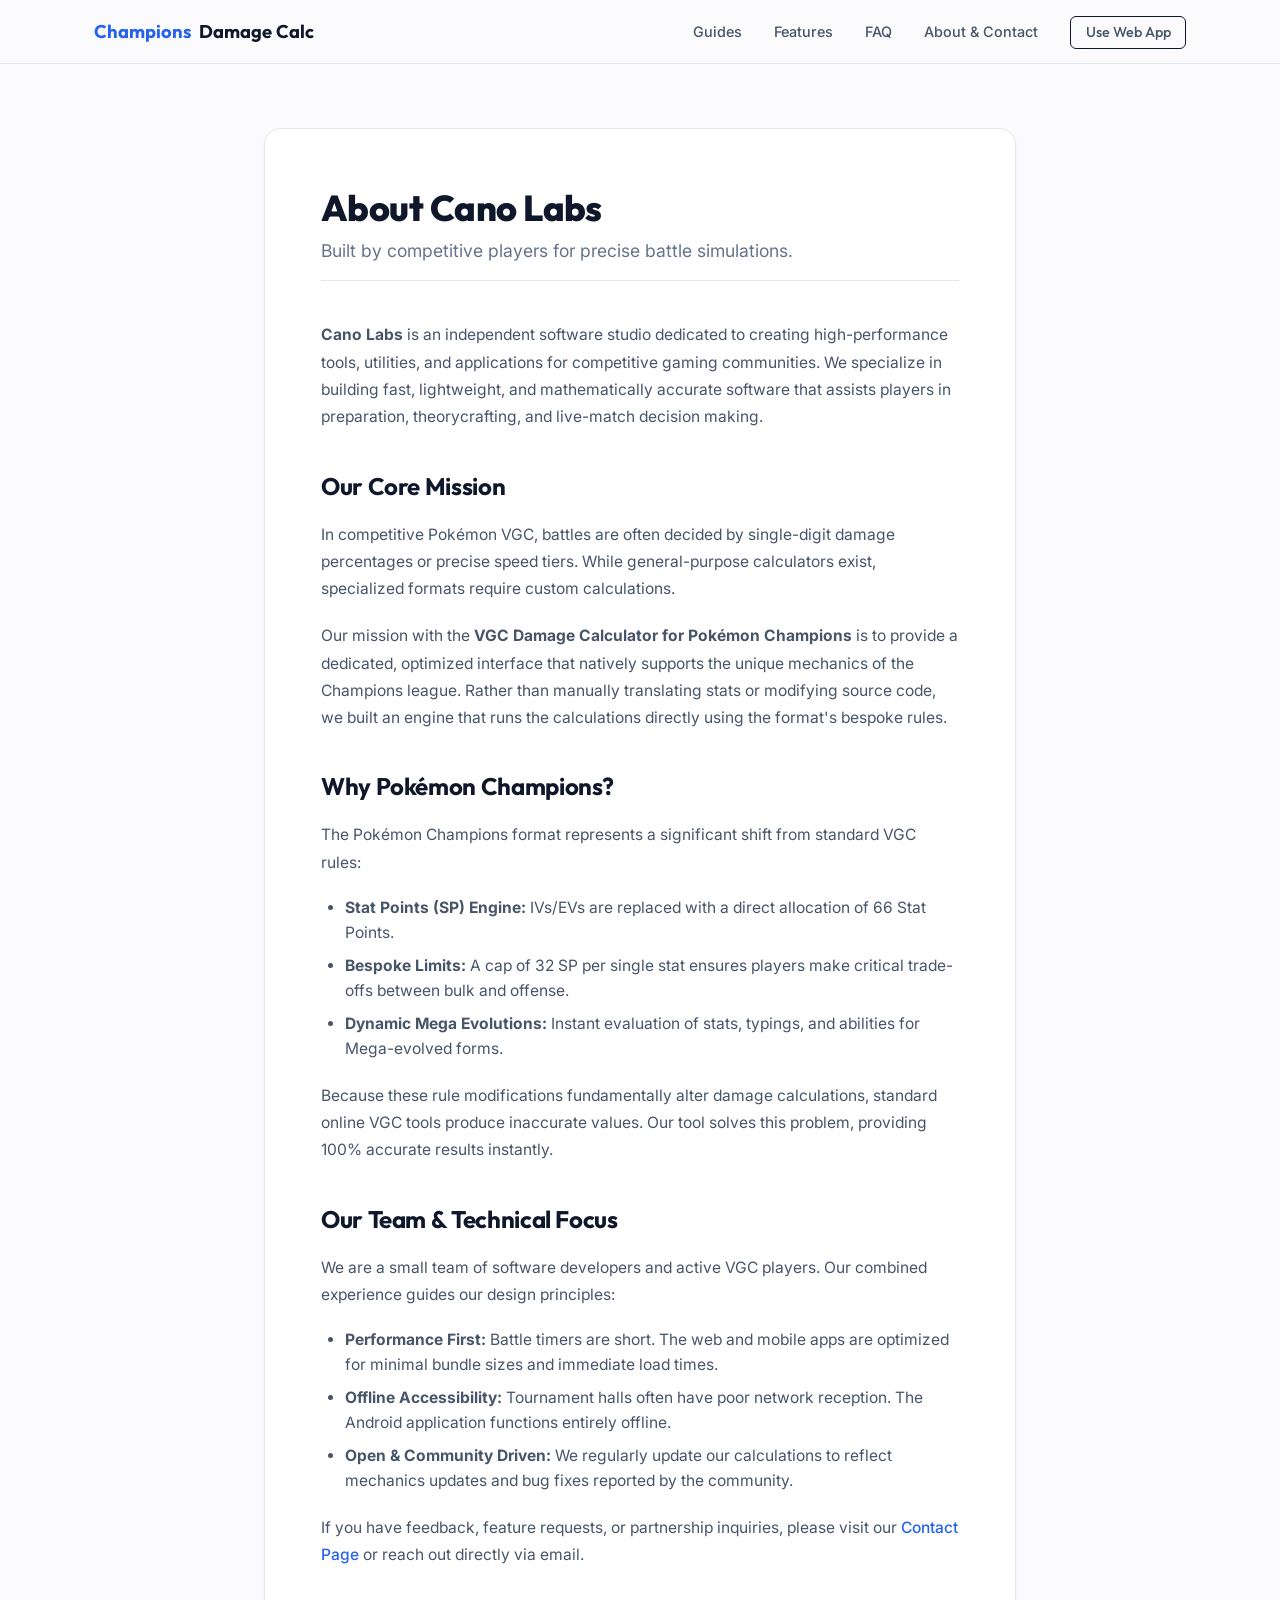
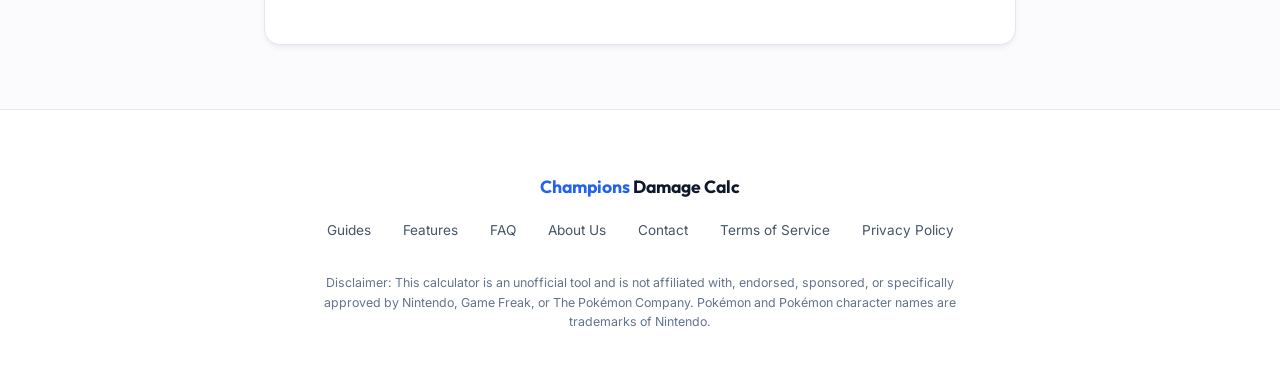
==== about/index.html @ 6c7398fa "pages" ====
<!DOCTYPE html>
<html lang="en">
<head>
  <meta charset="UTF-8">
  <meta name="viewport" content="width=device-width, initial-scale=1.0">
  <meta http-equiv="X-UA-Compatible" content="ie=edge">
  
  <!-- Primary SEO Metadata -->
  <title>About Us - VGC Damage Calc</title>
  <meta name="description" content="Learn about Cano Labs and the VGC Damage Calculator for Pokémon Champions. Built by competitive players for precise calculations.">
  <meta name="author" content="thecano">
  <link rel="canonical" href="https://canolabs.dev/about/">

  <!-- Open Graph / Facebook -->
  <meta property="og:type" content="website">
  <meta property="og:url" content="https://canolabs.dev/about/">
  <meta property="og:title" content="About Us - VGC Damage Calc">
  <meta property="og:description" content="Learn about Cano Labs and the VGC Damage Calculator for Pokémon Champions. Built by competitive players for precise calculations.">
  <meta property="og:image" content="https://canolabs.dev/assets/icon/icon.png">

  <!-- Twitter -->
  <meta property="twitter:card" content="summary">
  <meta property="twitter:url" content="https://canolabs.dev/about/">
  <meta property="twitter:title" content="About Us - VGC Damage Calc">
  <meta property="twitter:description" content="Learn about Cano Labs and the VGC Damage Calculator for Pokémon Champions. Built by competitive players for precise calculations.">
  <meta property="twitter:image" content="https://canolabs.dev/assets/icon/icon.png">

  <!-- Stylesheet & Favicon -->
  <link rel="stylesheet" href="../styles.css">
  <link rel="icon" type="image/png" href="../assets/icon/icon.png">

  <style>
    .about-container {
      max-width: 800px;
      margin: 4rem auto;
      padding: 0 1.5rem;
    }
    .about-content {
      background-color: var(--card-bg);
      border: 1px solid var(--card-border);
      border-radius: var(--radius-lg);
      padding: 3.5rem;
      box-shadow: 0 4px 6px -1px rgba(0, 0, 0, 0.05), 0 2px 4px -1px rgba(0, 0, 0, 0.025);
    }
    .about-content h1 {
      font-size: 2.25rem;
      margin-bottom: 0.5rem;
      color: var(--text-main);
    }
    .about-content .subtitle {
      font-size: 1.1rem;
      color: var(--text-light);
      margin-bottom: 2.5rem;
      border-bottom: 1px solid var(--card-border);
      padding-bottom: 1rem;
    }
    .about-content h2 {
      font-size: 1.5rem;
      margin-top: 2.5rem;
      margin-bottom: 1.25rem;
      color: var(--text-main);
      font-family: var(--font-display);
      font-weight: 700;
    }
    .about-content p {
      font-size: 0.975rem;
      color: var(--text-muted);
      line-height: 1.75;
      margin-bottom: 1.25rem;
    }
    .about-content ul {
      margin-bottom: 1.25rem;
      padding-left: 1.5rem;
      color: var(--text-muted);
    }
    .about-content li {
      margin-bottom: 0.5rem;
      line-height: 1.6;
      font-size: 0.975rem;
    }
    .about-content a {
      color: var(--color-primary);
      text-decoration: none;
      font-weight: 500;
      transition: var(--transition-fast);
    }
    .about-content a:hover {
      text-decoration: underline;
    }
    @media (max-width: 600px) {
      .about-container {
        margin: 2rem auto;
      }
      .about-content {
        padding: 1.75rem;
        border-radius: var(--radius-md);
      }
      .about-content h1 {
        font-size: 1.8rem;
      }
      .about-content h2 {
        font-size: 1.3rem;
        margin-top: 2rem;
      }
    }
  </style>
</head>
<body>

  <!-- NAVBAR -->
  <nav class="navbar">
    <div class="container navbar-container">
      <a href="../" class="logo">
        <span class="logo-accent">Champions</span> Damage Calc
      </a>
      <ul class="nav-links">
        <li><a href="../guides/">Guides</a></li>
        <li><a href="../#features">Features</a></li>
        <li><a href="../#faq">FAQ</a></li>
        <li><a href="../#about-contact">About & Contact</a></li>
        <li><a href="https://calc.canolabs.dev/" class="btn-navbar">Use Web App</a></li>
      </ul>
    </div>
  </nav>

  <!-- CONTENT -->
  <main class="about-container">
    <article class="about-content">
      <h1>About Cano Labs</h1>
      <div class="subtitle">Built by competitive players for precise battle simulations.</div>

      <p>
        <strong>Cano Labs</strong> is an independent software studio dedicated to creating high-performance tools, utilities, and applications for competitive gaming communities. We specialize in building fast, lightweight, and mathematically accurate software that assists players in preparation, theorycrafting, and live-match decision making.
      </p>

      <h2>Our Core Mission</h2>
      <p>
        In competitive Pokémon VGC, battles are often decided by single-digit damage percentages or precise speed tiers. While general-purpose calculators exist, specialized formats require custom calculations. 
      </p>
      <p>
        Our mission with the <strong>VGC Damage Calculator for Pokémon Champions</strong> is to provide a dedicated, optimized interface that natively supports the unique mechanics of the Champions league. Rather than manually translating stats or modifying source code, we built an engine that runs the calculations directly using the format's bespoke rules.
      </p>

      <h2>Why Pokémon Champions?</h2>
      <p>
        The Pokémon Champions format represents a significant shift from standard VGC rules:
      </p>
      <ul>
        <li><strong>Stat Points (SP) Engine:</strong> IVs/EVs are replaced with a direct allocation of 66 Stat Points.</li>
        <li><strong>Bespoke Limits:</strong> A cap of 32 SP per single stat ensures players make critical trade-offs between bulk and offense.</li>
        <li><strong>Dynamic Mega Evolutions:</strong> Instant evaluation of stats, typings, and abilities for Mega-evolved forms.</li>
      </ul>
      <p>
        Because these rule modifications fundamentally alter damage calculations, standard online VGC tools produce inaccurate values. Our tool solves this problem, providing 100% accurate results instantly.
      </p>

      <h2>Our Team & Technical Focus</h2>
      <p>
        We are a small team of software developers and active VGC players. Our combined experience guides our design principles:
      </p>
      <ul>
        <li><strong>Performance First:</strong> Battle timers are short. The web and mobile apps are optimized for minimal bundle sizes and immediate load times.</li>
        <li><strong>Offline Accessibility:</strong> Tournament halls often have poor network reception. The Android application functions entirely offline.</li>
        <li><strong>Open & Community Driven:</strong> We regularly update our calculations to reflect mechanics updates and bug fixes reported by the community.</li>
      </ul>

      <p>
        If you have feedback, feature requests, or partnership inquiries, please visit our <a href="../contact/">Contact Page</a> or reach out directly via email.
      </p>
    </article>
  </main>

  <!-- FOOTER -->
  <footer class="footer">
    <div class="container">
      <div class="footer-logo">
        <span>Champions</span> Damage Calc
      </div>
      <ul class="footer-links">
        <li><a href="../guides/">Guides</a></li>
        <li><a href="../#features">Features</a></li>
        <li><a href="../#faq">FAQ</a></li>
        <li><a href="../about/">About Us</a></li>
        <li><a href="../contact/">Contact</a></li>
        <li><a href="../terms/">Terms of Service</a></li>
        <li><a href="../privacy/">Privacy Policy</a></li>
      </ul>
      <p class="footer-disclaimer">
        Disclaimer: This calculator is an unofficial tool and is not affiliated with, endorsed, sponsored, or specifically approved by Nintendo, Game Freak, or The Pokémon Company. Pokémon and Pokémon character names are trademarks of Nintendo.
      </p>
    </div>
  </footer>

</body>
</html>
---- styles.css ----
/* ==========================================================================
   DESIGN SYSTEM & VARIABLES (LIGHT THEME)
   ========================================================================== */
@import url('https://fonts.googleapis.com/css2?family=Inter:wght@400;500;600&family=Outfit:wght@500;700;800&display=swap');

:root {
  /* Colors */
  --bg-primary: #fbfbfd;
  --bg-secondary: #f4f4f7;
  --card-bg: #ffffff;
  --card-border: #e2e8f0;
  
  --color-primary: #2563eb;      /* Cobalt Blue */
  --color-primary-light: #eff6ff;
  --color-primary-glow: rgba(37, 99, 235, 0.08);
  --color-accent: #e11d48;       /* Crimson Red */
  --color-accent-light: #fff1f2;
  
  --text-main: #0f172a;
  --text-muted: #475569;
  --text-light: #64748b;
  
  /* Typography */
  --font-display: 'Outfit', 'Inter', system-ui, -apple-system, sans-serif;
  --font-body: 'Inter', system-ui, -apple-system, sans-serif;
  
  /* Transitions */
  --transition-smooth: all 0.25s cubic-bezier(0.4, 0, 0.2, 1);
  --transition-fast: all 0.15s ease;
  
  /* Border Radius & Spacing */
  --radius-lg: 16px;
  --radius-md: 10px;
  --max-width: 1140px;
}

/* ==========================================================================
   RESET & BASE STYLES
   ========================================================================== */
* {
  box-sizing: border-box;
  margin: 0;
  padding: 0;
}

html {
  scroll-behavior: smooth;
}

body {
  background-color: var(--bg-primary);
  color: var(--text-main);
  font-family: var(--font-body);
  line-height: 1.5;
  -webkit-font-smoothing: antialiased;
}

/* ==========================================================================
   TYPOGRAPHY
   ========================================================================== */
h1, h2, h3 {
  font-family: var(--font-display);
  font-weight: 700;
  letter-spacing: -0.015em;
  line-height: 1.25;
}

h1 {
  font-size: clamp(2.2rem, 4.5vw, 3.4rem);
  font-weight: 800;
  color: var(--text-main);
}

h2 {
  font-size: clamp(1.6rem, 3.5vw, 2.2rem);
  margin-bottom: 2rem;
  color: var(--text-main);
}

h3 {
  font-size: 1.15rem;
  margin-bottom: 0.5rem;
  font-weight: 600;
}

p {
  color: var(--text-muted);
  font-size: 0.975rem;
}

/* ==========================================================================
   LAYOUTS & SECTIONS
   ========================================================================== */
.container {
  max-width: var(--max-width);
  margin: 0 auto;
  padding: 0 1.5rem;
}

.section {
  padding: 6rem 0;
}

/* ==========================================================================
   NAVBAR
   ========================================================================== */
.navbar {
  position: sticky;
  top: 0;
  width: 100%;
  background: rgba(251, 251, 253, 0.85);
  backdrop-filter: blur(12px);
  -webkit-backdrop-filter: blur(12px);
  border-bottom: 1px solid var(--card-border);
  z-index: 100;
  height: 64px;
  display: flex;
  align-items: center;
}

.navbar-container {
  display: flex;
  justify-content: space-between;
  align-items: center;
  width: 100%;
}

.logo {
  font-family: var(--font-display);
  font-weight: 700;
  font-size: 1.15rem;
  color: var(--text-main);
  text-decoration: none;
  display: flex;
  align-items: center;
  gap: 0.5rem;
}

.logo-accent {
  color: var(--color-primary);
}

.nav-links {
  display: flex;
  gap: 2rem;
  align-items: center;
  list-style: none;
}

.nav-links a {
  color: var(--text-muted);
  text-decoration: none;
  font-weight: 500;
  font-size: 0.9rem;
  transition: var(--transition-fast);
}

.nav-links a:hover {
  color: var(--color-primary);
}

/* ==========================================================================
   HERO SPLIT SECTION
   ========================================================================== */
.hero-split {
  padding-top: 5rem;
  padding-bottom: 5rem;
  display: grid;
  grid-template-columns: 1.1fr 0.9fr;
  align-items: center;
  gap: 4rem;
}

.hero-content {
  display: flex;
  flex-direction: column;
  align-items: flex-start;
}

.hero-title {
  margin-bottom: 1.25rem;
}

.hero-subtitle {
  font-size: 1.1rem;
  color: var(--text-muted);
  margin-bottom: 2.25rem;
  line-height: 1.6;
}

/* CTA Group */
.cta-group {
  display: flex;
  gap: 1rem;
  width: 100%;
}

.btn {
  display: inline-flex;
  align-items: center;
  justify-content: center;
  gap: 0.5rem;
  padding: 0.8rem 1.6rem;
  border-radius: var(--radius-md);
  font-family: var(--font-display);
  font-weight: 600;
  font-size: 0.95rem;
  cursor: pointer;
  text-decoration: none;
  transition: var(--transition-smooth);
  border: 1px solid transparent;
}

.btn-primary {
  background-color: #0f172a;
  color: #ffffff;
  box-shadow: 0 1px 2px rgba(0,0,0,0.05);
}

.btn-primary:hover {
  background-color: #1e293b;
  transform: translateY(-1px);
}

.btn-secondary {
  background-color: #ffffff;
  color: #0f172a;
  border-color: #cbd5e1;
  box-shadow: 0 1px 2px rgba(0,0,0,0.05);
}

.btn-secondary:hover {
  background-color: #f8fafc;
  border-color: #94a3b8;
  transform: translateY(-1px);
}

.btn-navbar {
  border: 1.5px solid #0f172a;
  color: #0f172a;
  background-color: transparent;
  padding: 0.4rem 0.9rem;
  font-size: 0.85rem;
  border-radius: 6px;
  font-weight: 600;
  text-decoration: none;
  font-family: var(--font-display);
  transition: var(--transition-fast);
}

.btn-navbar:hover {
  background-color: #0f172a;
  color: #ffffff;
}

.btn svg {
  width: 18px;
  height: 18px;
  fill: currentColor;
}

/* ==========================================================================
   APP INTERFACE MOCKUP (REAL SCREENSHOT IN PHONE WRAPPER)
   ========================================================================== */
.phone-mockup {
  position: relative;
  width: 100%;
  max-width: 290px;
  margin: 0 auto;
  border: 10px solid #0f172a;
  border-radius: 36px;
  box-shadow: 0 20px 40px -15px rgba(0,0,0,0.12), 0 15px 25px -10px rgba(0,0,0,0.08);
  overflow: hidden;
  background-color: #000000;
  justify-self: center;
  transition: var(--transition-smooth);
}

.phone-mockup:hover {
  transform: translateY(-4px) scale(1.01);
  box-shadow: 0 30px 50px -20px rgba(0,0,0,0.18);
}

.phone-mockup img {
  display: block;
  width: 100%;
  height: auto;
}

/* Secondary showcase screenshot card */
.screenshot-card {
  border: 1px solid var(--card-border);
  border-radius: var(--radius-lg);
  box-shadow: 0 10px 20px rgba(0, 0, 0, 0.03);
  overflow: hidden;
  background-color: #ffffff;
}

.screenshot-card img {
  display: block;
  width: 100%;
  height: auto;
}

/* ==========================================================================
   WALKTHROUGH FEATURE SHOWCASE (ASYMMETRIC)
   ========================================================================== */
.feature-showcase {
  background-color: #ffffff;
  border-top: 1px solid var(--card-border);
  border-bottom: 1px solid var(--card-border);
  padding: 7rem 0;
}

.showcase-row {
  display: grid;
  grid-template-columns: 1fr 1.2fr;
  gap: 5rem;
  align-items: center;
  margin-bottom: 6rem;
}

.showcase-row:nth-child(even) {
  grid-template-columns: 1.2fr 1fr;
}

.showcase-row:last-child {
  margin-bottom: 0;
}

.showcase-content {
  display: flex;
  flex-direction: column;
  justify-content: center;
}

.showcase-label {
  color: var(--color-primary);
  font-weight: 600;
  text-transform: uppercase;
  font-size: 0.75rem;
  letter-spacing: 0.05em;
  margin-bottom: 0.5rem;
}

.showcase-desc {
  font-size: 1rem;
  margin-top: 1rem;
  line-height: 1.6;
}

/* Asymmetric details display */
.showcase-visual {
  background-color: var(--bg-secondary);
  border: 1px solid var(--card-border);
  border-radius: var(--radius-lg);
  padding: 2.5rem;
  display: flex;
  flex-direction: column;
  justify-content: center;
  min-height: 250px;
}

.showcase-row:nth-child(even) .showcase-visual {
  grid-column: 1;
}

.showcase-row:nth-child(even) .showcase-content {
  grid-column: 2;
  grid-row: 1;
}

/* Flat SP engine list mockup */
.stat-points-list {
  display: flex;
  flex-direction: column;
  gap: 0.75rem;
}

.stat-item {
  display: flex;
  justify-content: space-between;
  align-items: center;
  background-color: #ffffff;
  padding: 0.6rem 1rem;
  border-radius: var(--radius-md);
  border: 1px solid var(--card-border);
}

.stat-label {
  font-weight: 600;
  color: var(--text-main);
}

.stat-points-display {
  display: flex;
  gap: 0.5rem;
  align-items: center;
}

.stat-value {
  font-weight: 700;
  color: var(--color-primary);
}

.stat-point-tag {
  background-color: var(--bg-secondary);
  padding: 2px 6px;
  border-radius: 4px;
  font-size: 0.75rem;
  color: var(--text-light);
}

/* Grid for smaller feature items */
.grid-features {
  display: grid;
  grid-template-columns: repeat(2, 1fr);
  gap: 1.5rem;
}

.grid-feature-item {
  background-color: #ffffff;
  border: 1px solid var(--card-border);
  border-radius: var(--radius-md);
  padding: 1.25rem;
}

.grid-feature-item h4 {
  font-size: 0.95rem;
  font-weight: 600;
  color: var(--text-main);
  margin-bottom: 0.5rem;
}

.grid-feature-item p {
  font-size: 0.85rem;
  line-height: 1.5;
}

/* ==========================================================================
   MINIMAL DOCS-STYLE FAQ SECTION
   ========================================================================== */
.faq-docs {
  background-color: var(--bg-primary);
}

.faq-docs-container {
  max-width: 800px;
  margin: 0 auto;
}

.faq-docs-header {
  text-align: center;
  margin-bottom: 3.5rem;
}

.faq-docs-list {
  display: flex;
  flex-direction: column;
  gap: 2rem;
}

.faq-docs-item {
  border-bottom: 1px solid var(--card-border);
  padding-bottom: 2rem;
}

.faq-docs-item:last-child {
  border-bottom: none;
}

.faq-docs-question {
  font-family: var(--font-display);
  font-size: 1.2rem;
  font-weight: 700;
  color: var(--text-main);
  margin-bottom: 0.75rem;
}

.faq-docs-answer {
  color: var(--text-muted);
  font-size: 0.95rem;
  line-height: 1.6;
}

/* ==========================================================================
   FOOTER
   ========================================================================== */
.footer {
  background-color: #ffffff;
  border-top: 1px solid var(--card-border);
  padding: 4rem 0 3rem;
  text-align: center;
}

.footer-logo {
  font-family: var(--font-display);
  font-weight: 700;
  font-size: 1.1rem;
  color: var(--text-main);
  margin-bottom: 1rem;
}

.footer-logo span {
  color: var(--color-primary);
}

.footer-links {
  display: flex;
  justify-content: center;
  gap: 2rem;
  margin-bottom: 2rem;
  list-style: none;
}

.footer-links a {
  color: var(--text-muted);
  text-decoration: none;
  font-size: 0.85rem;
}

.footer-links a:hover {
  color: var(--color-primary);
}

.footer-disclaimer {
  max-width: 680px;
  margin: 0 auto;
  font-size: 0.775rem;
  color: var(--text-light);
  line-height: 1.6;
}

/* ==========================================================================
   MEDIA QUERIES (RESPONSIVENESS)
   ========================================================================== */
@media (max-width: 900px) {
  .hero-split {
    grid-template-columns: 1fr;
    text-align: center;
    gap: 3rem;
    padding-top: 3rem;
  }
  
  .hero-content {
    align-items: center;
  }
  
  .cta-group {
    justify-content: center;
  }
  
  .showcase-row,
  .showcase-row:nth-child(even) {
    grid-template-columns: 1fr;
    gap: 2rem;
    margin-bottom: 4rem;
  }
  
  .showcase-row:nth-child(even) .showcase-visual {
    grid-column: 1;
    grid-row: auto;
  }
  
  .showcase-row:nth-child(even) .showcase-content {
    grid-column: 1;
    grid-row: auto;
  }
}

@media (max-width: 500px) {
  .section {
    padding: 4rem 0;
  }
  
  .cta-group {
    flex-direction: column;
    align-items: stretch;
  }
  
  .btn {
    width: 100%;
  }
  
  .grid-features {
    grid-template-columns: 1fr;
  }
  
  .showcase-visual {
    padding: 1.25rem;
  }
  
  .navbar-container {
    justify-content: center;
  }
  
  .nav-links {
    display: none;
  }
}

/* ==========================================================================
   iOS INSTALLATION MODAL
   ========================================================================== */
.modal-overlay {
  position: fixed;
  top: 0;
  left: 0;
  width: 100%;
  height: 100%;
  background-color: rgba(15, 23, 42, 0.4);
  backdrop-filter: blur(8px);
  -webkit-backdrop-filter: blur(8px);
  z-index: 1000;
  display: flex;
  justify-content: center;
  align-items: center;
  opacity: 0;
  pointer-events: none;
  transition: opacity 0.3s ease;
}

.modal-overlay.active {
  opacity: 1;
  pointer-events: auto;
}

.modal-container {
  background-color: var(--card-bg);
  border: 1px solid var(--card-border);
  border-radius: var(--radius-lg);
  width: 90%;
  max-width: 460px;
  max-height: 85vh;
  box-shadow: 0 25px 50px -12px rgba(0, 0, 0, 0.25);
  transform: scale(0.95);
  transition: transform 0.3s cubic-bezier(0.34, 1.56, 0.64, 1);
  display: flex;
  flex-direction: column;
  overflow: hidden;
}

.modal-overlay.active .modal-container {
  transform: scale(1);
}

.modal-header {
  padding: 1.25rem 1.5rem;
  border-bottom: 1px solid var(--card-border);
  display: flex;
  justify-content: space-between;
  align-items: center;
  flex-shrink: 0;
  background-color: var(--card-bg);
  z-index: 10;
}

.modal-header-title {
  display: flex;
  align-items: center;
  gap: 0.75rem;
}

.modal-header-title h3 {
  margin-bottom: 0;
  font-size: 1.25rem;
}

.modal-icon {
  color: var(--color-primary);
}

.modal-close-btn {
  background: none;
  border: none;
  font-size: 1.75rem;
  font-weight: 400;
  color: var(--text-light);
  cursor: pointer;
  line-height: 1;
  padding: 0.25rem;
  transition: var(--transition-fast);
}

.modal-close-btn:hover {
  color: var(--text-main);
}

.modal-body {
  padding: 1.25rem 1.5rem;
  flex-grow: 1;
  overflow-y: auto;
  -webkit-overflow-scrolling: touch;
}

.modal-intro {
  font-size: 0.925rem;
  color: var(--text-muted);
  margin-bottom: 1.5rem;
  line-height: 1.5;
}

/* Step list style */
.step-list {
  display: flex;
  flex-direction: column;
  gap: 1.25rem;
}

.step-item {
  display: flex;
  gap: 1rem;
  align-items: flex-start;
}

.step-number {
  width: 28px;
  height: 28px;
  border-radius: 50%;
  background: var(--color-primary-light);
  color: var(--color-primary);
  font-weight: 700;
  font-size: 0.875rem;
  display: flex;
  justify-content: center;
  align-items: center;
  flex-shrink: 0;
  font-family: var(--font-display);
  box-shadow: 0 0 0 4px var(--color-primary-glow);
}

.step-content {
  flex-grow: 1;
}

.step-content strong {
  display: block;
  font-size: 0.95rem;
  color: var(--text-main);
  margin-bottom: 0.2rem;
  font-family: var(--font-display);
}

.step-content p {
  font-size: 0.875rem;
  color: var(--text-muted);
  line-height: 1.45;
}

.step-content a {
  color: var(--color-primary);
  text-decoration: none;
  font-weight: 500;
}

.step-content a:hover {
  text-decoration: underline;
}

.modal-footer {
  padding: 1.25rem 1.5rem;
  border-top: 1px solid var(--card-border);
  background-color: var(--bg-secondary);
  flex-shrink: 0;
}

/* Link style in hero */
.ios-cta-container {
  margin-top: 1.25rem;
  width: 100%;
}

.ios-cta-text {
  font-size: 0.875rem;
  color: var(--text-muted);
}

.ios-link {
  color: var(--color-primary);
  text-decoration: none;
  font-weight: 600;
  border-bottom: 1px dashed var(--color-primary);
  transition: var(--transition-fast);
  cursor: pointer;
}

.ios-link:hover {
  color: #1d4ed8; /* Darker blue */
  border-bottom-style: solid;
}

@media (max-width: 900px) {
  .ios-cta-container {
    text-align: center;
  }
}

.nowrap {
  white-space: nowrap;
}

/* ==========================================================================
   ABOUT & CONTACT SECTION
   ========================================================================== */
.about-contact-section {
  background-color: var(--bg-secondary);
  border-top: 1px solid var(--card-border);
  padding: 6rem 0;
}

.about-contact-grid {
  display: grid;
  grid-template-columns: 1.1fr 0.9fr;
  gap: 4rem;
  align-items: stretch;
}

.about-card, .contact-card {
  background-color: var(--card-bg);
  border: 1px solid var(--card-border);
  border-radius: var(--radius-lg);
  padding: 3rem;
  box-shadow: 0 4px 6px -1px rgba(0, 0, 0, 0.02), 0 2px 4px -1px rgba(0, 0, 0, 0.01);
  display: flex;
  flex-direction: column;
  justify-content: space-between;
}

.about-contact-section h2 {
  margin-bottom: 1.5rem;
  font-size: 2rem;
  color: var(--text-main);
}

.about-contact-section p {
  line-height: 1.65;
  color: var(--text-muted);
  font-size: 0.975rem;
  margin-bottom: 1.5rem;
}

.about-contact-section p:last-child {
  margin-bottom: 0;
}

.contact-email-wrapper {
  margin-top: auto;
}

.contact-email-box {
  display: inline-flex;
  align-items: center;
  gap: 0.75rem;
  background-color: var(--bg-primary);
  padding: 0.8rem 1.2rem;
  border-radius: var(--radius-md);
  border: 1px solid var(--card-border);
  font-size: 0.95rem;
  color: var(--text-main);
  text-decoration: none;
  font-weight: 500;
  transition: var(--transition-fast);
}

.contact-email-box:hover {
  border-color: var(--color-primary);
  color: var(--color-primary);
  background-color: var(--color-primary-light);
}

.contact-email-icon {
  color: var(--color-primary);
  display: flex;
  align-items: center;
}

@media (max-width: 900px) {
  .about-contact-grid {
    grid-template-columns: 1fr;
    gap: 2.5rem;
  }
  
  .about-card, .contact-card {
    padding: 2rem;
  }
}
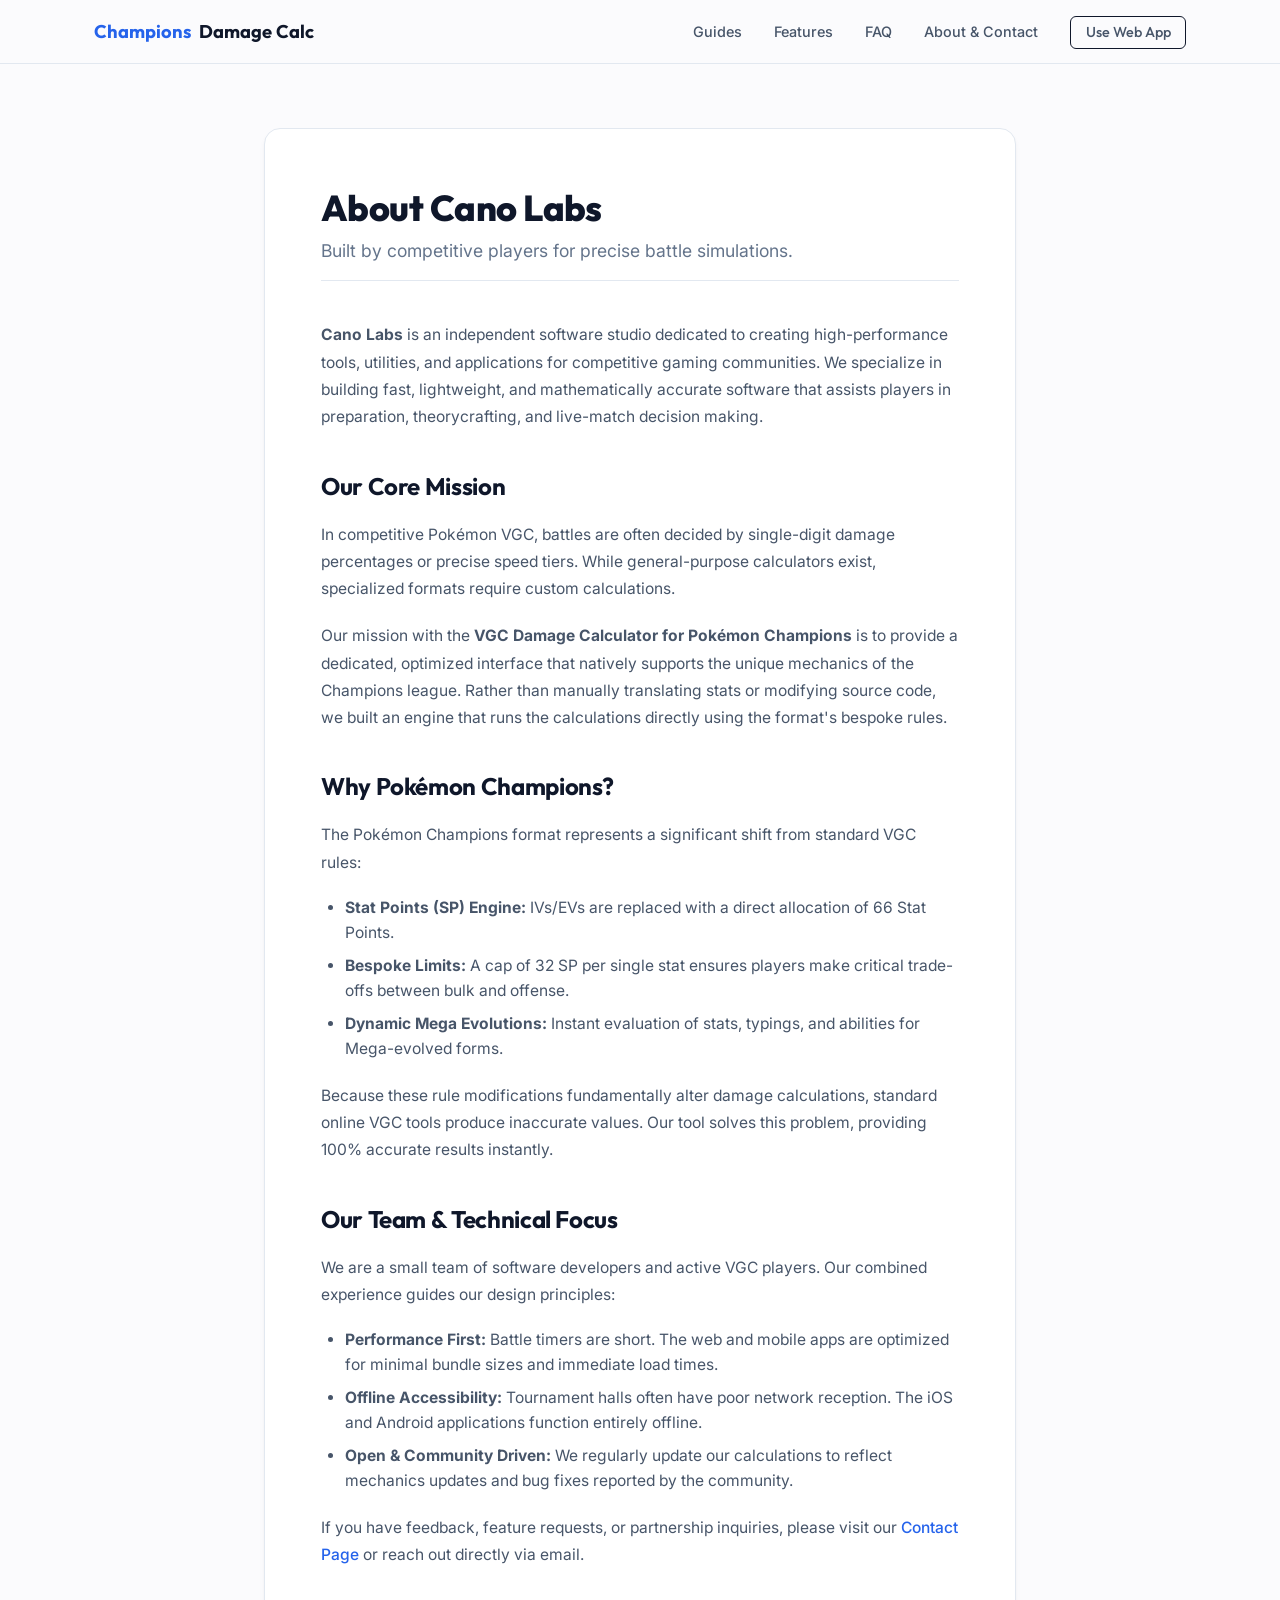
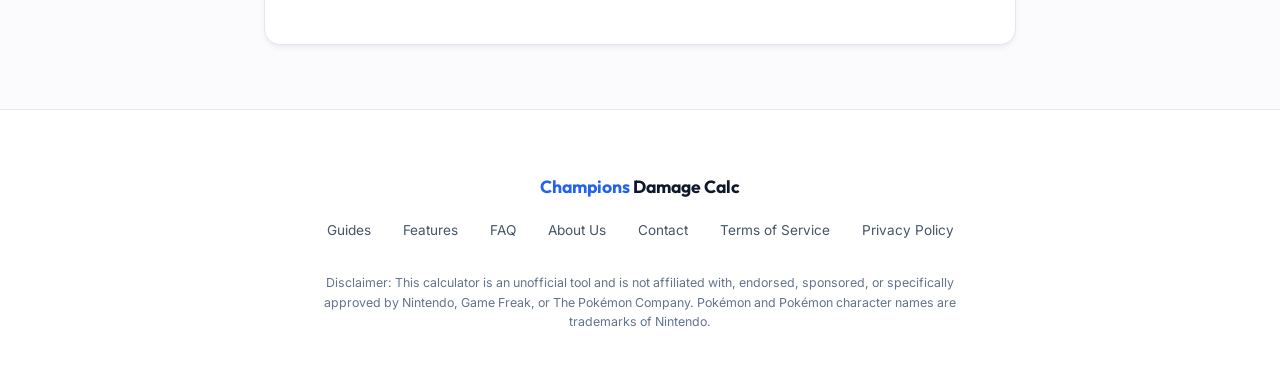
==== commit 14b99b3c: "ios release" ====
--- a/about/index.html
+++ b/about/index.html
@@ -160,7 +160,7 @@
       </p>
       <ul>
         <li><strong>Performance First:</strong> Battle timers are short. The web and mobile apps are optimized for minimal bundle sizes and immediate load times.</li>
-        <li><strong>Offline Accessibility:</strong> Tournament halls often have poor network reception. The Android application functions entirely offline.</li>
+        <li><strong>Offline Accessibility:</strong> Tournament halls often have poor network reception. The iOS and Android applications function entirely offline.</li>
         <li><strong>Open & Community Driven:</strong> We regularly update our calculations to reflect mechanics updates and bug fixes reported by the community.</li>
       </ul>
 
--- a/styles.css
+++ b/styles.css
@@ -191,6 +191,7 @@
 /* CTA Group */
 .cta-group {
   display: flex;
+  flex-wrap: wrap;
   gap: 1rem;
   width: 100%;
 }
@@ -599,201 +600,7 @@
   }
 }
 
-/* ==========================================================================
-   iOS INSTALLATION MODAL
-   ========================================================================== */
-.modal-overlay {
-  position: fixed;
-  top: 0;
-  left: 0;
-  width: 100%;
-  height: 100%;
-  background-color: rgba(15, 23, 42, 0.4);
-  backdrop-filter: blur(8px);
-  -webkit-backdrop-filter: blur(8px);
-  z-index: 1000;
-  display: flex;
-  justify-content: center;
-  align-items: center;
-  opacity: 0;
-  pointer-events: none;
-  transition: opacity 0.3s ease;
-}
-
-.modal-overlay.active {
-  opacity: 1;
-  pointer-events: auto;
-}
-
-.modal-container {
-  background-color: var(--card-bg);
-  border: 1px solid var(--card-border);
-  border-radius: var(--radius-lg);
-  width: 90%;
-  max-width: 460px;
-  max-height: 85vh;
-  box-shadow: 0 25px 50px -12px rgba(0, 0, 0, 0.25);
-  transform: scale(0.95);
-  transition: transform 0.3s cubic-bezier(0.34, 1.56, 0.64, 1);
-  display: flex;
-  flex-direction: column;
-  overflow: hidden;
-}
-
-.modal-overlay.active .modal-container {
-  transform: scale(1);
-}
-
-.modal-header {
-  padding: 1.25rem 1.5rem;
-  border-bottom: 1px solid var(--card-border);
-  display: flex;
-  justify-content: space-between;
-  align-items: center;
-  flex-shrink: 0;
-  background-color: var(--card-bg);
-  z-index: 10;
-}
-
-.modal-header-title {
-  display: flex;
-  align-items: center;
-  gap: 0.75rem;
-}
-
-.modal-header-title h3 {
-  margin-bottom: 0;
-  font-size: 1.25rem;
-}
-
-.modal-icon {
-  color: var(--color-primary);
-}
-
-.modal-close-btn {
-  background: none;
-  border: none;
-  font-size: 1.75rem;
-  font-weight: 400;
-  color: var(--text-light);
-  cursor: pointer;
-  line-height: 1;
-  padding: 0.25rem;
-  transition: var(--transition-fast);
-}
-
-.modal-close-btn:hover {
-  color: var(--text-main);
-}
-
-.modal-body {
-  padding: 1.25rem 1.5rem;
-  flex-grow: 1;
-  overflow-y: auto;
-  -webkit-overflow-scrolling: touch;
-}
-
-.modal-intro {
-  font-size: 0.925rem;
-  color: var(--text-muted);
-  margin-bottom: 1.5rem;
-  line-height: 1.5;
-}
-
-/* Step list style */
-.step-list {
-  display: flex;
-  flex-direction: column;
-  gap: 1.25rem;
-}
-
-.step-item {
-  display: flex;
-  gap: 1rem;
-  align-items: flex-start;
-}
-
-.step-number {
-  width: 28px;
-  height: 28px;
-  border-radius: 50%;
-  background: var(--color-primary-light);
-  color: var(--color-primary);
-  font-weight: 700;
-  font-size: 0.875rem;
-  display: flex;
-  justify-content: center;
-  align-items: center;
-  flex-shrink: 0;
-  font-family: var(--font-display);
-  box-shadow: 0 0 0 4px var(--color-primary-glow);
-}
-
-.step-content {
-  flex-grow: 1;
-}
-
-.step-content strong {
-  display: block;
-  font-size: 0.95rem;
-  color: var(--text-main);
-  margin-bottom: 0.2rem;
-  font-family: var(--font-display);
-}
-
-.step-content p {
-  font-size: 0.875rem;
-  color: var(--text-muted);
-  line-height: 1.45;
-}
-
-.step-content a {
-  color: var(--color-primary);
-  text-decoration: none;
-  font-weight: 500;
-}
-
-.step-content a:hover {
-  text-decoration: underline;
-}
-
-.modal-footer {
-  padding: 1.25rem 1.5rem;
-  border-top: 1px solid var(--card-border);
-  background-color: var(--bg-secondary);
-  flex-shrink: 0;
-}
-
-/* Link style in hero */
-.ios-cta-container {
-  margin-top: 1.25rem;
-  width: 100%;
-}
-
-.ios-cta-text {
-  font-size: 0.875rem;
-  color: var(--text-muted);
-}
-
-.ios-link {
-  color: var(--color-primary);
-  text-decoration: none;
-  font-weight: 600;
-  border-bottom: 1px dashed var(--color-primary);
-  transition: var(--transition-fast);
-  cursor: pointer;
-}
-
-.ios-link:hover {
-  color: #1d4ed8; /* Darker blue */
-  border-bottom-style: solid;
-}
-
-@media (max-width: 900px) {
-  .ios-cta-container {
-    text-align: center;
-  }
-}
+
 
 .nowrap {
   white-space: nowrap;
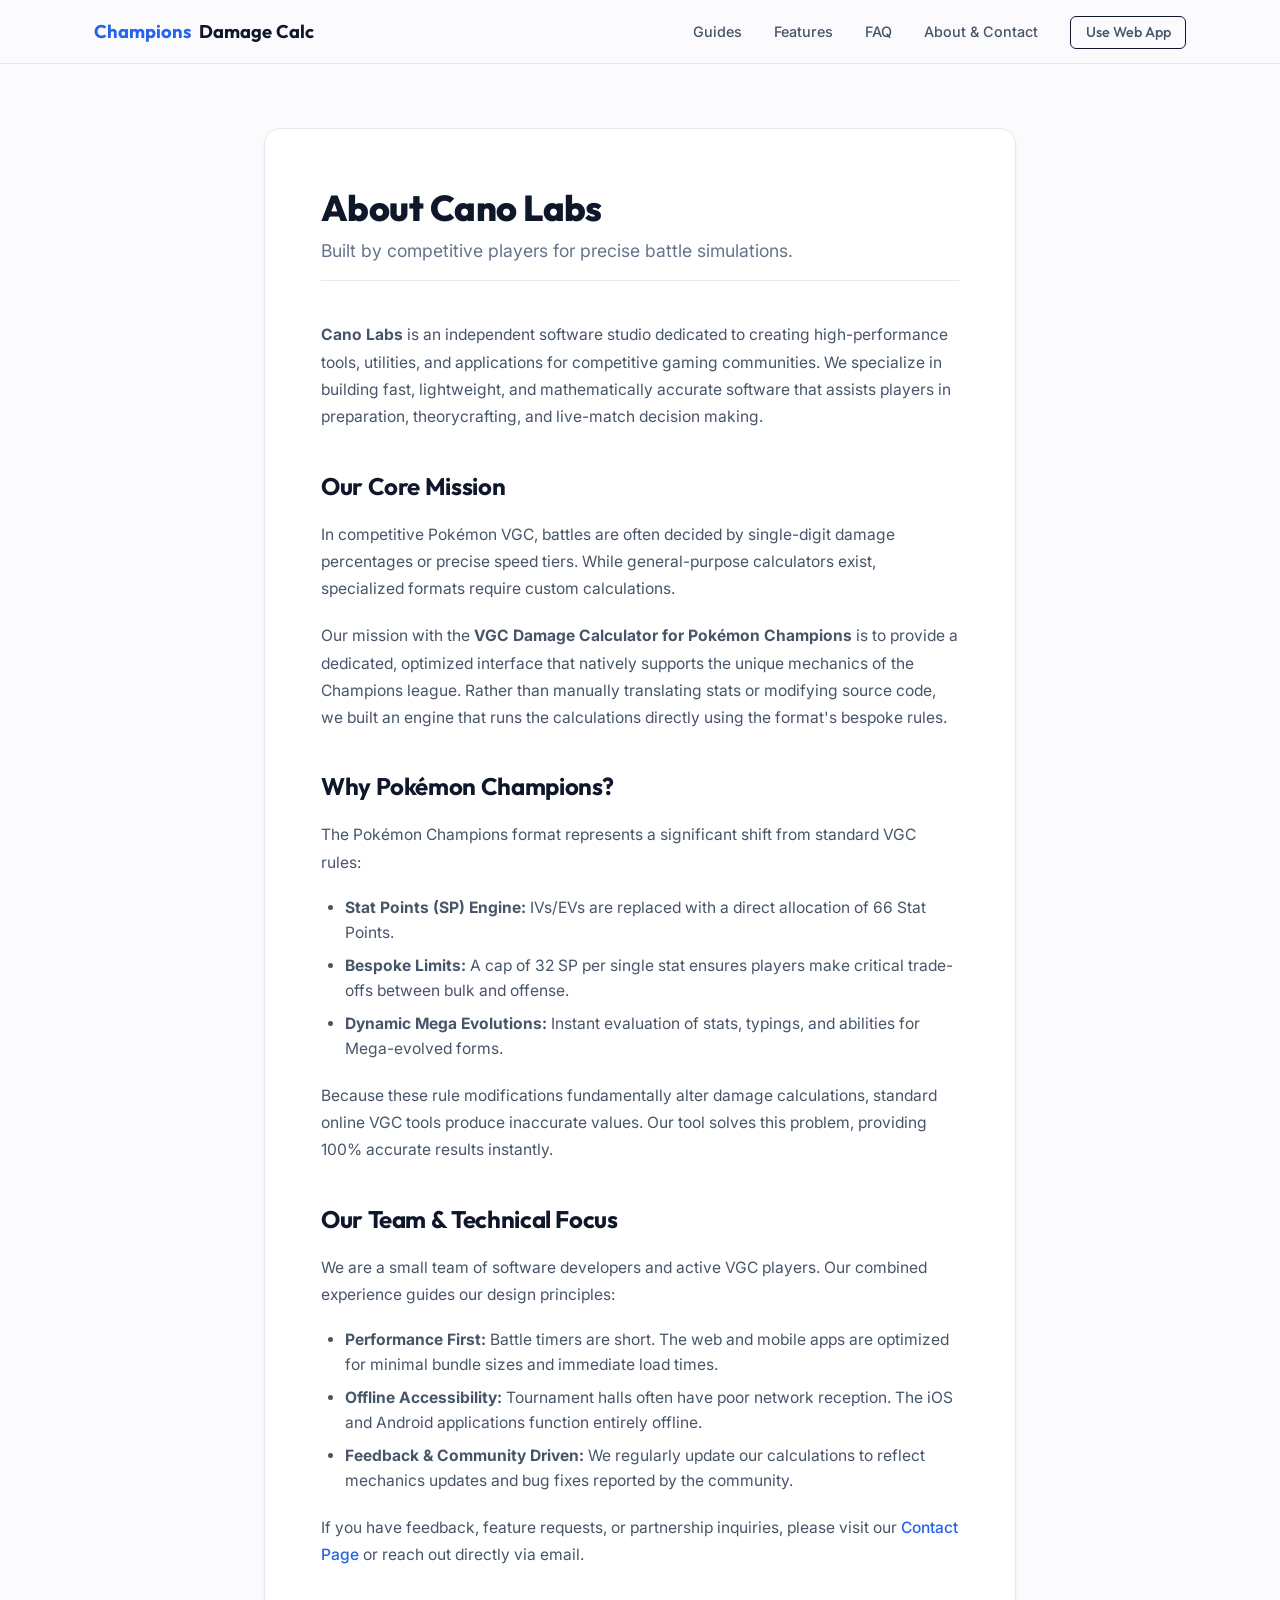
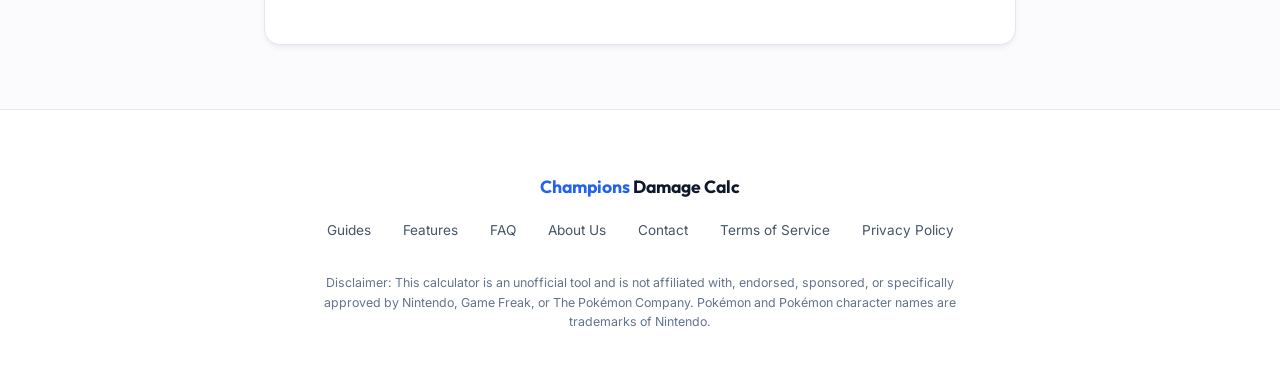
==== commit 013696ad: "updated info" ====
--- a/about/index.html
+++ b/about/index.html
@@ -161,7 +161,7 @@
       <ul>
         <li><strong>Performance First:</strong> Battle timers are short. The web and mobile apps are optimized for minimal bundle sizes and immediate load times.</li>
         <li><strong>Offline Accessibility:</strong> Tournament halls often have poor network reception. The iOS and Android applications function entirely offline.</li>
-        <li><strong>Open & Community Driven:</strong> We regularly update our calculations to reflect mechanics updates and bug fixes reported by the community.</li>
+        <li><strong>Feedback & Community Driven:</strong> We regularly update our calculations to reflect mechanics updates and bug fixes reported by the community.</li>
       </ul>
 
       <p>
--- a/styles.css
+++ b/styles.css
@@ -192,8 +192,44 @@
 .cta-group {
   display: flex;
   flex-wrap: wrap;
+  align-items: center;
   gap: 1rem;
   width: 100%;
+}
+
+.cta-group .btn {
+  height: 50px;
+  padding: 0 1.6rem;
+}
+
+.store-badges {
+  display: inline-flex;
+  align-items: center;
+  gap: 0.75rem;
+}
+
+.store-badge-link {
+  display: inline-block;
+  line-height: 0;
+  transition: transform 0.2s ease, opacity 0.2s ease;
+}
+
+.store-badge-link:hover {
+  transform: translateY(-2px);
+  opacity: 0.95;
+}
+
+.store-badge-link img {
+  width: auto;
+  display: block;
+}
+
+.store-badge-link img.badge-apple {
+  height: 50px;
+}
+
+.store-badge-link img.badge-google {
+  height: 74px; /* Compensate for Google Play's large transparent vertical padding to match the 50px visual height */
 }
 
 .btn {
@@ -551,6 +587,11 @@
     justify-content: center;
   }
   
+  .store-badges {
+    justify-content: center;
+    width: 100%;
+  }
+  
   .showcase-row,
   .showcase-row:nth-child(even) {
     grid-template-columns: 1fr;
